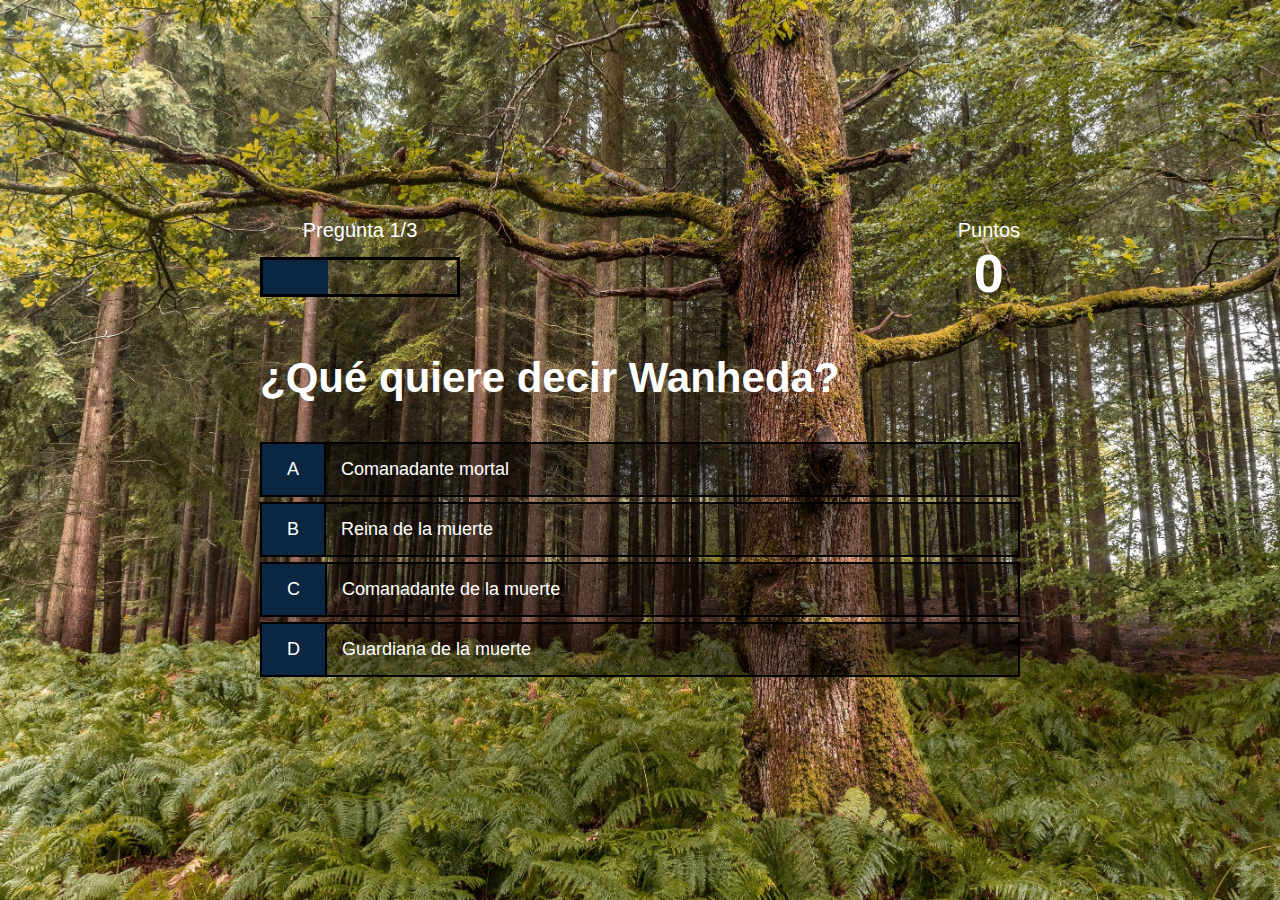
==== game.html @ e158a8ac "v1" ====
<!DOCTYPE html>
<html lang="en">
  <head>
    <meta charset="UTF-8" />
    <meta name="viewport" content="width=device-width, initial-scale=1.0" />
    <meta http-equiv="X-UA-Compatible" content="ie=edge" />
    <title>The 100</title>
    <link rel="stylesheet" href="app.css" />
    <link rel="stylesheet" href="game.css" />
  </head>
  <body>
    <div class="container">
      <div id="game" class="justify-center flex-column">
        <div id="hud">
          <div id="hud-item">
            <p id="progressText" class="hud-prefix">
              Pregunta
            </p>
            <div id="progressBar">
              <div id="progressBarFull"></div>
            </div>
          </div>
          <div id="hud-item">
            <p class="hud-prefix">
              Puntos
            </p>
            <h1 class="hud-main-text" id="score">
              0
            </h1>
          </div>
        </div>
        <h2 id="question">¿?</h2>
        <div class="choice-container">
          <p class="choice-prefix">A</p>
          <p class="choice-text" data-number="1">Choice 1</p>
        </div>
        <div class="choice-container">
          <p class="choice-prefix">B</p>
          <p class="choice-text" data-number="2">Choice 2</p>
        </div>
        <div class="choice-container">
          <p class="choice-prefix">C</p>
          <p class="choice-text" data-number="3">Choice 3</p>
        </div>
        <div class="choice-container">
          <p class="choice-prefix">D</p>
          <p class="choice-text" data-number="4">Choice 4</p>
        </div>
      </div>
    </div>
    <script src="game.js"></script>
  </body>
</html>
---- app.css ----
:root {

background-image :url(img/5.jpg);
    background-size:cover;
    backface-position: ;
    background-repeat: no-repeat;
  font-size: 62.5%;
    
}

* {
  box-sizing: border-box;
  font-family: Arial, Helvetica, sans-serif;
  margin: 0;
  padding: 0;
  color: white;
}

h1,
h2,
h3,
h4 {
  margin-bottom: 1rem;
}

h1 {
  font-size: 5.4rem;
  color:white;
  margin-bottom: 5rem;
}

h1 > span {
  font-size: 2.4rem;
  font-weight: 500;
}

h2 {
  font-size: 4.2rem;
  margin-bottom: 4rem;
  font-weight: 700;
}

h3 {
  font-size: 2.8rem;
  font-weight: 500;
}

/* UTILITIES */

.container {
  width: 100vw;
  height: 100vh;
  display: flex;
  justify-content: center;
  align-items: center;
  max-width: 80rem;
  margin: 0 auto;
  padding: 2rem;
}

.container > * {
  width: 100%;
}

.flex-column {
  display: flex;
  flex-direction: column;
}

.flex-center {
  justify-content: center;
  align-items: center;
}

.justify-center {
  justify-content: center;
}

.text-center {
  text-align: center;
}

.hidden {
  display: none;
}

/* BUTTONS */
.btn {
  font-size: 1.8rem;
  padding: 1rem 0;
  width: 20rem;
  text-align: center;
  border: 0.3rem solid #000000;
  margin-bottom: 2rem;
  text-decoration: none;
  color: white;
  background-color: rgba(0, 0, 0, 0.44);
}

.btn:hover {
  cursor: pointer;
  box-shadow: 0 0.4rem 1.4rem 0 rgba(0, 0, 0, 0.5);
  transform: translateY(-0.1rem);
  transition: transform 150ms;
}

.btn[disabled]:hover {
  cursor: not-allowed;
  box-shadow: none;
  transform: none;
}

/* FORMS */
form {
  width: 100%;
  display: flex;
  flex-direction: column;
  align-items: center;
}

input {
  margin-bottom: 1rem;
  width: 20rem;
  padding: 1.5rem;
  font-size: 1.8rem;
  border: 0.3rem solid #000000;
    background: rgba(0, 0, 0, 0.69);
  box-shadow: 0 0.1rem 1.4rem 0 rgba(0, 0, 0, 0.5);
}

input::placeholder {
  color: #aaa;
}

/* Responsive Design - adaptable a dispositivos moviles*/

@media screen and (max-width: 1220px){

   
}


@media screen and (max-width: 780px){

  h2 {
  font-size: 3.7rem;
  
}

}
@media screen and (max-width: 580px){

  h2 {
  font-size: 2.7rem;
  
}
}
@media screen and (max-width: 320px){

  h2 {
  font-size: 2.2rem;
  
}

}
---- game.css ----
.choice-container {
  display: flex;
  margin-bottom: 0.5rem;
  width: 100%;
  font-size: 1.8rem;
  border: 0.2rem solid #000000;
  background-color: rgba(0, 0, 0, 0.41);
}

.choice-container:hover {
  cursor: pointer;
  box-shadow: 0 0.4rem 1.4rem 0 rgba(15, 15, 15, 0.5);
  transform: translateY(-0.1rem);
  transition: transform 150ms;
}

.choice-prefix {
  padding: 1.5rem 2.5rem;
  background-color: #0a2640;
    border-right: 0.25rem solid #000000;
  color: white;
}

.choice-text {
  padding: 1.5rem;
  width: 100%;
}

.correct {
  background-color: #23dd4d;
}

.incorrect {
  background-color: #ea1a2e;
}

/* HUD */

#hud {
  display: flex;
  justify-content: space-between;
}

.hud-prefix {
  text-align: center;
  font-size: 2rem;
}

.hud-main-text {
  text-align: center;
}

#progressBar {
  width: 20rem;
  height: 4rem;
  border: 0.3rem solid #000000;
  margin-top: 1.5rem;
}

#progressBarFull {
  height: 3.4rem;
  background-color: #0a2640;
  width: 0%;
}

/* LOADER */
#loader {
  border: 1.6rem solid white;
  border-radius: 50%;
  border-top: 1.6rem solid #56a5eb;
  width: 12rem;
  height: 12rem;
  animation: spin 2s linear infinite;
}

@keyframes spin {
  0% {
    transform: rotate(0deg);
  }
  100% {
    transform: rotate(360deg);
  }
}


@media screen and (max-width: 780px){
.choice-container {
  
  font-size: 1.6rem;
  
}
  

}
@media screen and (max-width: 580px){
.choice-container {
  
  font-size: 1.5rem;
  
}
}

@media screen and (max-width: 320px){
.choice-container {
  
  font-size: 1.4rem;
  
}
  

}
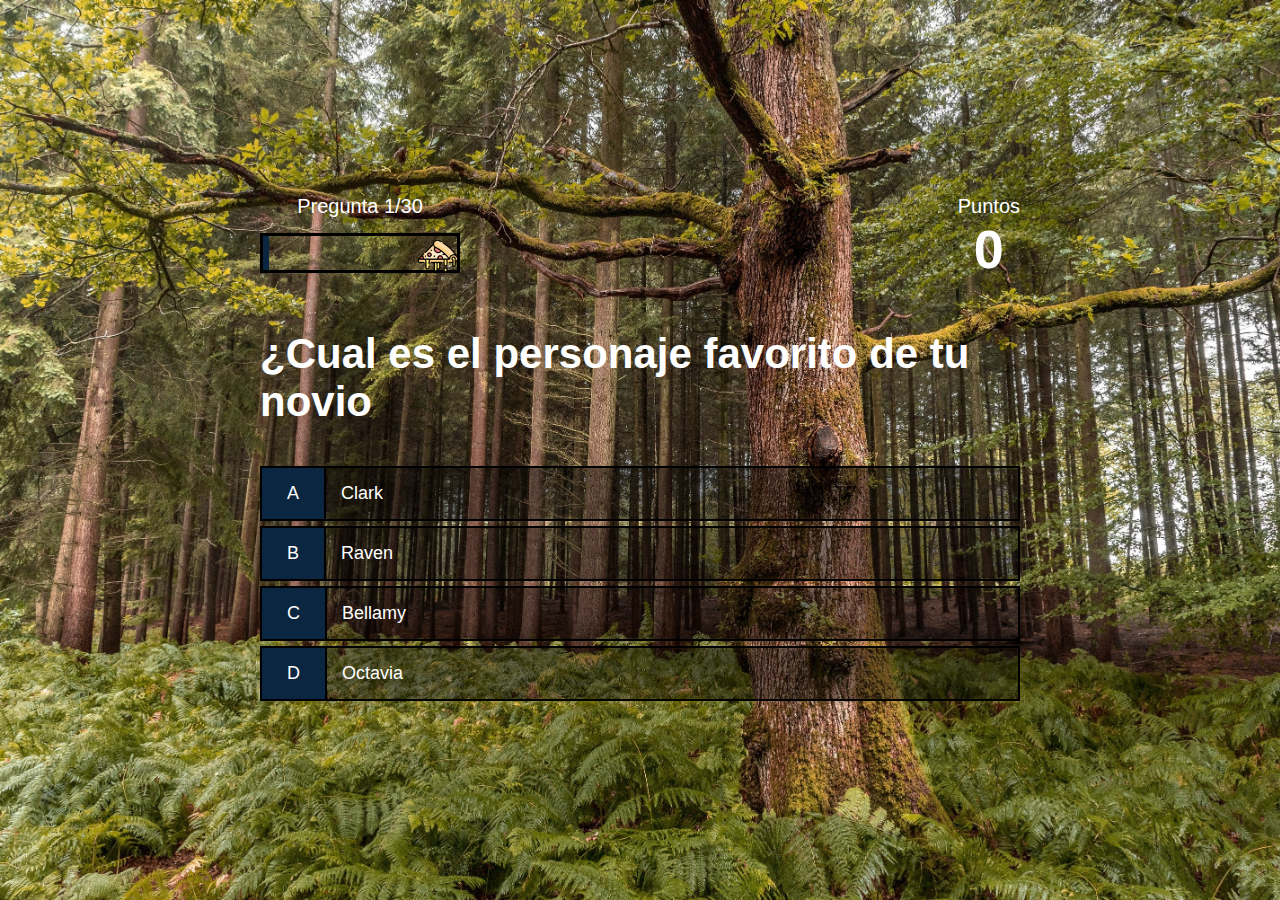
==== commit b7fd9444: "v10" ====
--- a/game.html
+++ b/game.html
@@ -17,7 +17,8 @@
               Pregunta
             </p>
             <div id="progressBar">
-              <div id="progressBarFull"></div>
+              <div id="progressBarFull"><img src="img/pizza.png"></div>
+              
             </div>
           </div>
           <div id="hud-item">
--- a/game.css
+++ b/game.css
@@ -56,12 +56,19 @@
   border: 0.3rem solid #000000;
   margin-top: 1.5rem;
 }
+#progressBar img{
+  width: 60px;
+    margin-left: 145px;
+    padding: 0px 10px;
+ 
+}
 
 #progressBarFull {
   height: 3.4rem;
   background-color: #0a2640;
   width: 0%;
 }
+
 
 /* LOADER */
 #loader {
